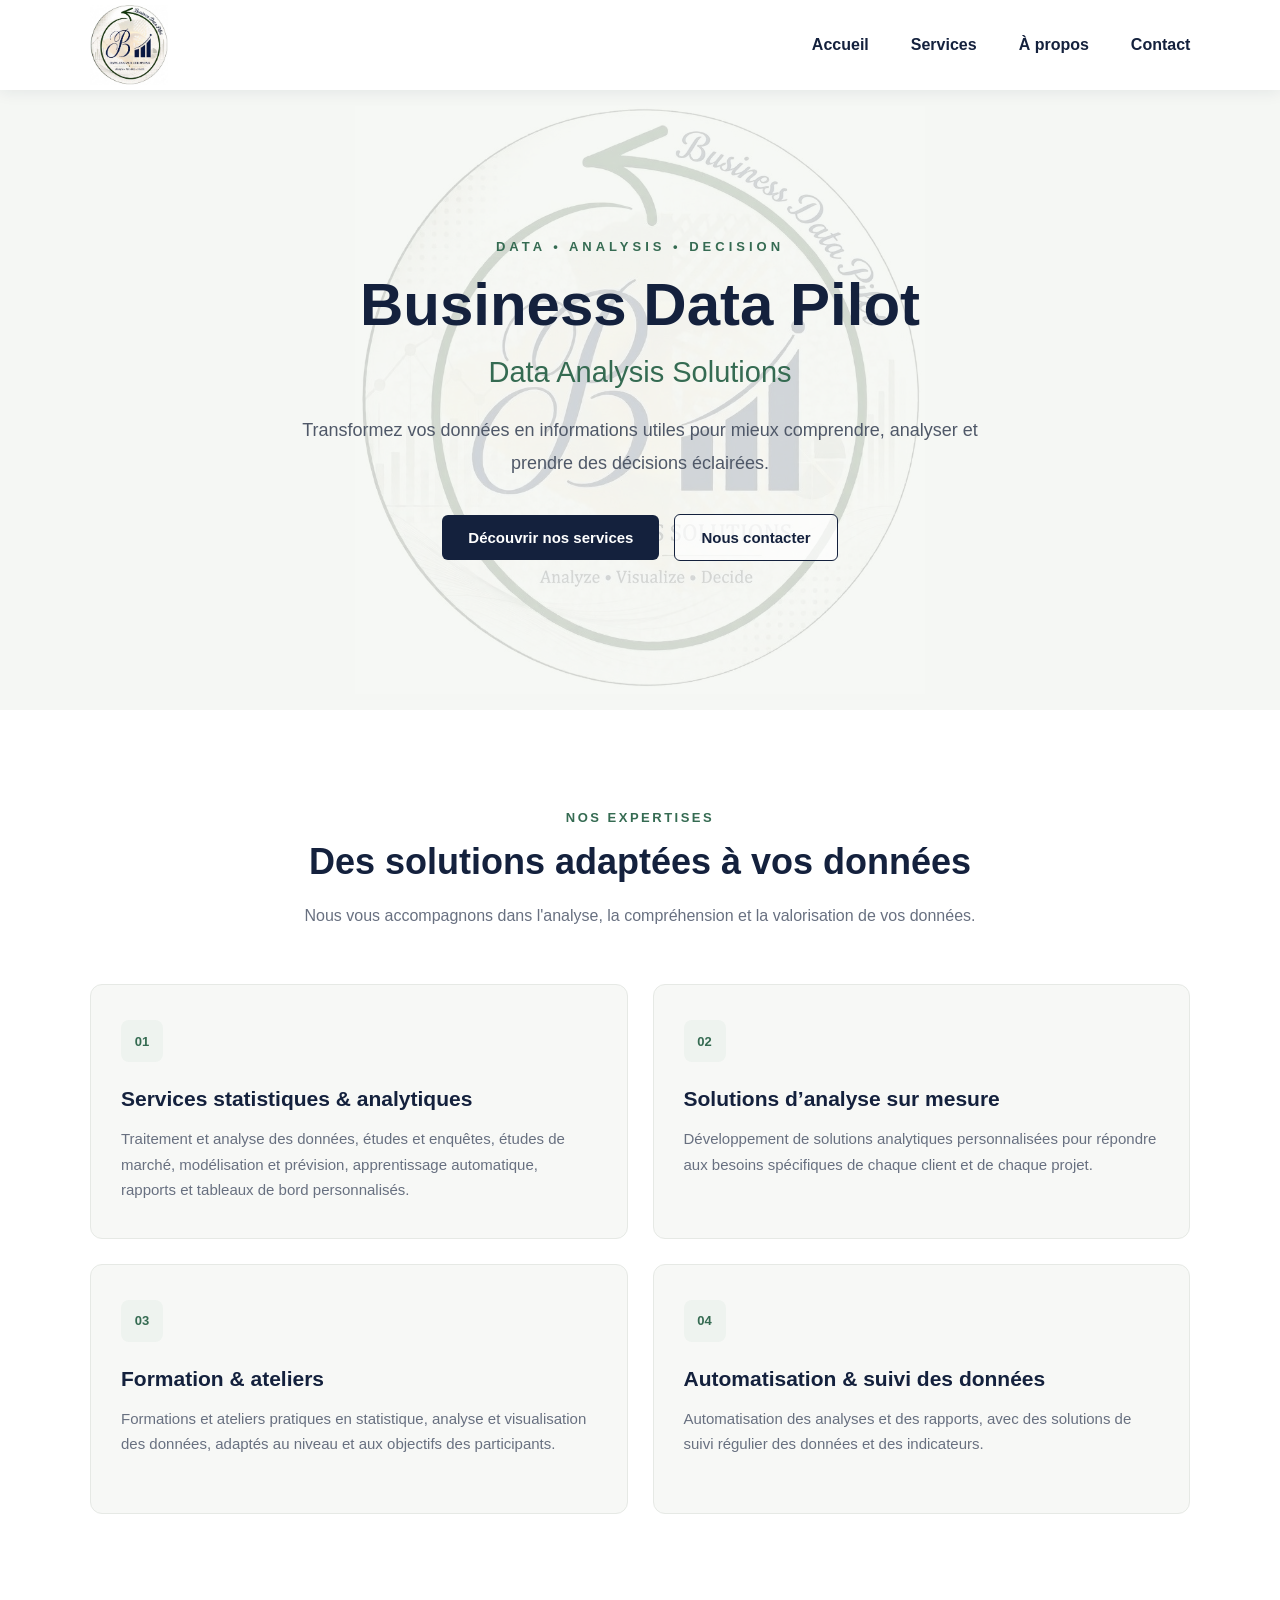
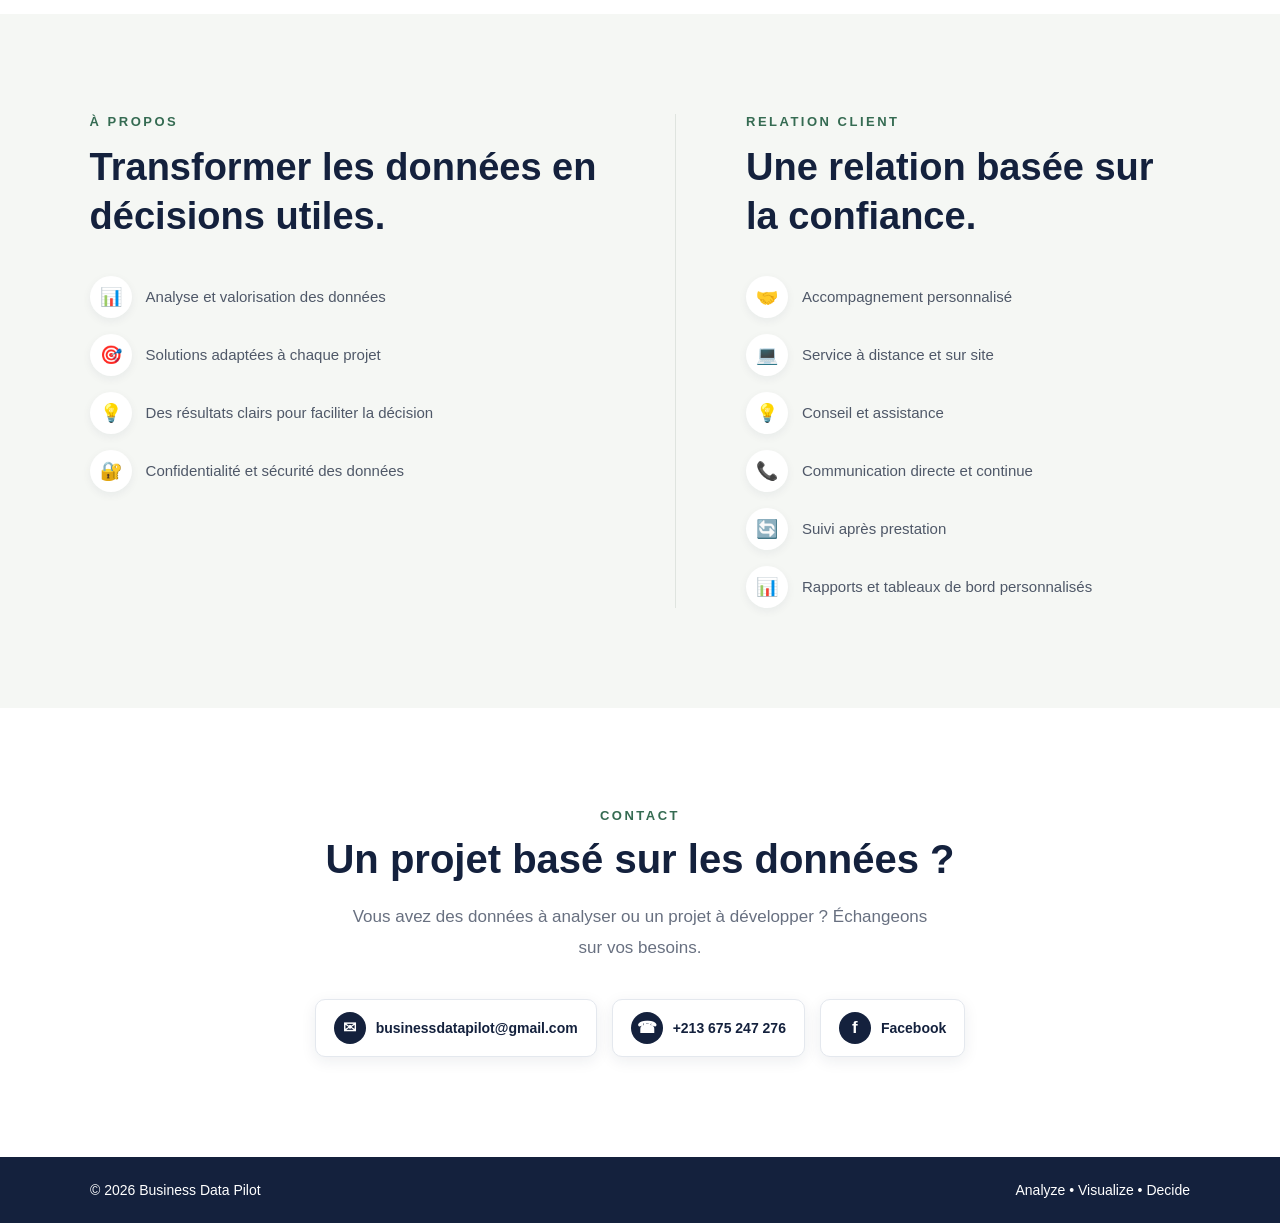
==== index.html @ 374d03bc "Add files via upload" ====
<!DOCTYPE html>
<html lang="fr">

<head>
    <meta charset="UTF-8">
    <meta name="viewport" content="width=device-width, initial-scale=1.0">

    <title>Business Data Pilot</title>

    <link rel="stylesheet" href="style.css">
</head>

<body>

    <!-- ================= HEADER ================= -->

    <header class="header">

        <a href="#accueil" class="logo-link">
            <img src="logo.jpg"
                 alt="Business Data Pilot"
                 class="logo">
        </a>

        <nav class="nav">
            <a href="#accueil">Accueil</a>
            <a href="#services">Services</a>
            <a href="#about">À propos</a>
            <a href="#contact">Contact</a>
        </nav>

    </header>


    <!-- ================= CONTENU PRINCIPAL ================= -->

    <main>


        <!-- ================= ACCUEIL ================= -->

        <section class="hero" id="accueil">

            <div class="hero-background"></div>

            <div class="hero-content">

                <p class="hero-label">
                    DATA • ANALYSIS • DECISION
                </p>

                <h1>
                    Business Data Pilot
                </h1>

                <h2>
                    Data Analysis Solutions
                </h2>

                <p class="hero-description">
                    Transformez vos données en informations utiles
                    pour mieux comprendre, analyser et prendre
                    des décisions éclairées.
                </p>

                <div class="hero-buttons">

                    <a href="#services" class="primary-button">
                        Découvrir nos services
                    </a>

                    <a href="#contact" class="secondary-button">
                        Nous contacter
                    </a>

                </div>

            </div>

        </section>


        <!-- ================= SERVICES ================= -->

        <section class="services" id="services">

            <div class="section-header">

                <p class="section-label">
                    NOS EXPERTISES
                </p>

                <h2>
                    Des solutions adaptées à vos données
                </h2>

                <p>
                    Nous vous accompagnons dans l'analyse,
                    la compréhension et la valorisation de vos données.
                </p>

            </div>


            <div class="cards">


                <!-- SERVICE 01 -->

                <div class="card">

                    <div class="card-number">
                        01
                    </div>

                    <h3>
                        Services statistiques & analytiques
                    </h3>

                    <p>
                        Traitement et analyse des données, études et enquêtes,
                        études de marché, modélisation et prévision,
                        apprentissage automatique, rapports et tableaux
                        de bord personnalisés.
                    </p>

                </div>


                <!-- SERVICE 02 -->

                <div class="card">

                    <div class="card-number">
                        02
                    </div>

                    <h3>
                        Solutions d’analyse sur mesure
                    </h3>

                    <p>
                        Développement de solutions analytiques personnalisées
                        pour répondre aux besoins spécifiques de chaque client
                        et de chaque projet.
                    </p>

                </div>


                <!-- SERVICE 03 -->

                <div class="card">

                    <div class="card-number">
                        03
                    </div>

                    <h3>
                        Formation & ateliers
                    </h3>

                    <p>
                        Formations et ateliers pratiques en statistique,
                        analyse et visualisation des données, adaptés
                        au niveau et aux objectifs des participants.
                    </p>

                </div>


                <!-- SERVICE 04 -->

                <div class="card">

                    <div class="card-number">
                        04
                    </div>

                    <h3>
                        Automatisation & suivi des données
                    </h3>

                    <p>
                        Automatisation des analyses et des rapports,
                        avec des solutions de suivi régulier des données
                        et des indicateurs.
                    </p>

                </div>


            </div>

        </section>


        <!-- ================= À PROPOS + RELATION CLIENT ================= -->

        <section class="about-relations" id="about">


            <!-- ================= À PROPOS ================= -->

            <div class="about-part">

                <p class="section-label">
                    À PROPOS
                </p>

                <h2>
                    Transformer les données
                    en décisions utiles.
                </h2>


                <div class="about-list">


                    <div class="about-item">

                        <span class="about-icon">
                            📊
                        </span>

                        <span>
                            Analyse et valorisation des données
                        </span>

                    </div>


                    <div class="about-item">

                        <span class="about-icon">
                            🎯
                        </span>

                        <span>
                            Solutions adaptées à chaque projet
                        </span>

                    </div>


                    <div class="about-item">

                        <span class="about-icon">
                            💡
                        </span>

                        <span>
                            Des résultats clairs pour faciliter la décision
                        </span>

                    </div>


                    <div class="about-item">

                        <span class="about-icon">
                            🔐
                        </span>

                        <span>
                            Confidentialité et sécurité des données
                        </span>

                    </div>


                </div>

            </div>


            <!-- ================= RELATION CLIENT ================= -->

            <div class="relations-part">

                <p class="section-label">
                    RELATION CLIENT
                </p>

                <h2>
                    Une relation basée
                    sur la confiance.
                </h2>


                <div class="relation-list">


                    <div class="relation-item">

                        <span class="relation-icon">
                            🤝
                        </span>

                        <span>
                            Accompagnement personnalisé
                        </span>

                    </div>


                    <div class="relation-item">

                        <span class="relation-icon">
                            💻
                        </span>

                        <span>
                            Service à distance et sur site
                        </span>

                    </div>


                    <div class="relation-item">

                        <span class="relation-icon">
                            💡
                        </span>

                        <span>
                            Conseil et assistance
                        </span>

                    </div>


                    <div class="relation-item">

                        <span class="relation-icon">
                            📞
                        </span>

                        <span>
                            Communication directe et continue
                        </span>

                    </div>


                    <div class="relation-item">

                        <span class="relation-icon">
                            🔄
                        </span>

                        <span>
                            Suivi après prestation
                        </span>

                    </div>


                    <div class="relation-item">

                        <span class="relation-icon">
                            📊
                        </span>

                        <span>
                            Rapports et tableaux de bord personnalisés
                        </span>

                    </div>


                </div>

            </div>

        </section>


        <!-- ================= CONTACT ================= -->

        <section class="contact" id="contact">

            <div class="contact-box">

                <p class="section-label">
                    CONTACT
                </p>

                <h2>
                    Un projet basé sur les données ?
                </h2>

                <p>
                    Vous avez des données à analyser ou un projet
                    à développer ? Échangeons sur vos besoins.
                </p>


                <div class="contact-links">


                    <!-- EMAIL -->

                    <a href="mailto:businessdatapilot@gmail.com"
                       class="contact-button">

                        <span class="contact-icon">
                            ✉
                        </span>

                        <span>
                            businessdatapilot@gmail.com
                        </span>

                    </a>


                    <!-- TELEPHONE -->

                    <a href="tel:+213675247276"
                       class="contact-button">

                        <span class="contact-icon">
                            ☎
                        </span>

                        <span>
                            +213 675 247 276
                        </span>

                    </a>


                    <!-- FACEBOOK -->

                    <a href="https://www.facebook.com/profile.php?id=61593672455761"
                       target="_blank"
                       rel="noopener noreferrer"
                       class="contact-button">

                        <span class="contact-icon facebook-icon">
                            f
                        </span>

                        <span>
                            Facebook
                        </span>

                    </a>


                </div>

            </div>

        </section>


    </main>


    <!-- ================= FOOTER ================= -->

    <footer>

        <div class="footer-content">

            <p>
                © 2026 Business Data Pilot
            </p>

            <p>
                Analyze • Visualize • Decide
            </p>

        </div>

    </footer>


</body>

</html>
---- style.css ----
/* ==================================================
   GENERAL
================================================== */

* {
    box-sizing: border-box;
    scroll-behavior: smooth;
}

body {
    margin: 0;
    font-family: Arial, sans-serif;
    background-color: #f8f9f7;
    color: #14213d;
}

a {
    text-decoration: none;
}


/* ==================================================
   HEADER
================================================== */

.header {
    height: 90px;
    padding: 10px 7%;

    background-color: rgba(255, 255, 255, 0.97);

    display: flex;
    align-items: center;
    justify-content: space-between;

    box-shadow: 0 2px 15px rgba(20, 33, 61, 0.08);

    position: sticky;
    top: 0;
    z-index: 1000;
}

.logo-link {
    display: flex;
    align-items: center;
}

.logo {
    width: 78px;
    height: auto;
    display: block;
}

.nav {
    display: flex;
    align-items: center;
    gap: 42px;
}

.nav a {
    color: #14213d;
    font-size: 16px;
    font-weight: 600;
    transition: color 0.3s ease;
}

.nav a:hover {
    color: #356b52;
}


/* ==================================================
   HERO / ACCUEIL
================================================== */

.hero {
    min-height: 620px;

    position: relative;
    overflow: hidden;

    display: flex;
    align-items: center;
    justify-content: center;

    text-align: center;

    background-color: #f5f7f4;
}

.hero-background {
    position: absolute;
    inset: 0;

    background-image: url("logo.jpg");
    background-repeat: no-repeat;
    background-position: center;
    background-size: 570px auto;

    opacity: 0.15;

    z-index: 0;
}

.hero-content {
    position: relative;
    z-index: 1;

    width: 90%;
    max-width: 850px;
}

.hero-label {
    margin: 0 0 18px;

    font-size: 13px;
    font-weight: bold;
    letter-spacing: 4px;

    color: #356b52;
}

.hero h1 {
    margin: 0;

    font-size: 60px;
    line-height: 1.1;

    color: #14213d;
}

.hero h2 {
    margin: 18px 0 25px;

    font-size: 29px;
    font-weight: 500;

    color: #356b52;
}

.hero-description {
    max-width: 700px;
    margin: 0 auto 35px;

    font-size: 18px;
    line-height: 1.8;

    color: #4f5868;
}


/* ==================================================
   HERO BUTTONS
================================================== */

.hero-buttons {
    display: flex;
    justify-content: center;
    align-items: center;

    gap: 15px;
    flex-wrap: wrap;
}

.primary-button,
.secondary-button {
    display: inline-block;

    padding: 14px 26px;

    border-radius: 6px;

    font-size: 15px;
    font-weight: bold;

    transition: all 0.3s ease;
}

.primary-button {
    background-color: #14213d;
    color: white;
}

.primary-button:hover {
    background-color: #356b52;
    transform: translateY(-2px);
}

.secondary-button {
    border: 1px solid #14213d;

    color: #14213d;

    background-color: rgba(255, 255, 255, 0.7);
}

.secondary-button:hover {
    background-color: #14213d;
    color: white;
}


/* ==================================================
   SERVICES
================================================== */

.services {
    padding: 100px 7%;

    background-color: white;
}

.section-header {
    max-width: 750px;
    margin: 0 auto 55px;

    text-align: center;
}

.section-label {
    margin: 0 0 14px;

    color: #356b52;

    font-size: 13px;
    font-weight: 700;

    letter-spacing: 2.5px;
}

.section-header h2 {
    margin: 0 0 18px;

    font-size: 36px;
    line-height: 1.25;
}

.section-header > p:last-child {
    margin: 0;

    color: #687080;

    font-size: 16px;
    line-height: 1.7;
}


/* ==================================================
   SERVICE CARDS
================================================== */

.cards {
    max-width: 1100px;
    margin: auto;

    display: grid;
    grid-template-columns: repeat(2, 1fr);

    gap: 25px;
}

.card {
    padding: 35px 30px;
    min-height: 250px;

    background-color: #f7f8f6;

    border: 1px solid #e6e9e5;
    border-radius: 12px;

    position: relative;
    overflow: hidden;

    transition: all 0.3s ease;
}

.card::before {
    content: "";

    position: absolute;
    top: 0;
    left: 0;

    width: 100%;
    height: 3px;

    background-color: #356b52;

    transform: scaleX(0);
    transform-origin: left;

    transition: transform 0.3s ease;
}

.card:hover::before {
    transform: scaleX(1);
}

.card:hover {
    transform: translateY(-7px);

    box-shadow: 0 15px 35px rgba(20, 33, 61, 0.10);

    border-color: #d6ddd7;
}

.card-number {
    width: 42px;
    height: 42px;

    display: flex;
    align-items: center;
    justify-content: center;

    margin-bottom: 25px;

    background-color: #eef3ef;

    border-radius: 8px;

    font-size: 13px;
    font-weight: bold;

    color: #356b52;
}

.card h3 {
    margin: 0 0 15px;

    font-size: 21px;

    color: #14213d;
}

.card p {
    margin: 0;

    color: #687080;

    font-size: 15px;
    line-height: 1.7;
}


/* ==================================================
   À PROPOS + RELATION CLIENT
================================================== */

.about-relations {
    padding: 100px 7%;

    background-color: #f5f7f4;

    display: grid;
    grid-template-columns: 1fr 1fr;

    gap: 70px;

    max-width: 100%;
}

.about-part,
.relations-part {
    max-width: 550px;
}

.about-part {
    justify-self: end;
}

.relations-part {
    justify-self: start;

    padding-left: 70px;

    border-left: 1px solid #dfe4df;
}


/* ==================================================
   TITRES
================================================== */

.about-part h2,
.relations-part h2 {
    margin: 0 0 35px;

    font-size: 38px;
    line-height: 1.3;

    color: #14213d;
}


/* ==================================================
   LISTES
================================================== */

.about-list,
.relation-list {
    display: flex;

    flex-direction: column;

    gap: 16px;
}


/* ==================================================
   ITEMS
================================================== */

.about-item,
.relation-item {
    display: flex;

    align-items: center;

    gap: 14px;

    color: #4f5868;

    font-size: 15px;

    line-height: 1.5;
}


/* ==================================================
   ICONES
================================================== */

.about-icon,
.relation-icon {
    width: 42px;
    height: 42px;

    flex-shrink: 0;

    display: flex;

    align-items: center;
    justify-content: center;

    background-color: white;

    border-radius: 50%;

    font-size: 18px;

    box-shadow: 0 3px 10px rgba(20, 33, 61, 0.06);
}


/* ==================================================
   CONTACT
================================================== */

.contact {
    padding: 100px 7%;

    background-color: white;

    text-align: center;
}

.contact-box {
    max-width: 900px;

    margin: auto;
}

.contact h2 {
    margin: 0 0 20px;

    font-size: 40px;
}

.contact p:not(.section-label) {
    margin: 0 auto 30px;

    max-width: 600px;

    color: #687080;

    font-size: 17px;

    line-height: 1.8;
}


/* ==================================================
   CONTACT BUTTONS
================================================== */

.contact-links {
    display: flex;

    justify-content: center;
    align-items: stretch;

    gap: 15px;

    margin-top: 35px;

    flex-wrap: nowrap;
}

.contact-button {
    display: flex;

    align-items: center;
    justify-content: center;

    gap: 10px;

    min-height: 58px;

    padding: 12px 18px;

    background-color: #ffffff;

    color: #14213d;

    border: 1px solid #e4e8ee;

    border-radius: 10px;

    font-size: 14px;

    font-weight: 600;

    box-shadow: 0 4px 15px rgba(20, 33, 61, 0.08);

    transition: all 0.3s ease;
}

.contact-icon {
    width: 32px;
    height: 32px;

    flex-shrink: 0;

    display: flex;

    align-items: center;
    justify-content: center;

    background-color: #14213d;

    color: white;

    border-radius: 50%;

    font-family: Arial, sans-serif;

    font-size: 16px;

    font-weight: bold;

    line-height: 1;
}

.facebook-icon {
    font-size: 17px;
}

.contact-button:hover {
    transform: translateY(-3px);

    border-color: #356b52;

    box-shadow: 0 8px 20px rgba(20, 33, 61, 0.12);
}

.contact-button:hover .contact-icon {
    background-color: #356b52;
}


/* ==================================================
   FOOTER
================================================== */

footer {
    padding: 25px 7%;

    background-color: #14213d;

    color: white;
}

.footer-content {
    display: flex;

    justify-content: space-between;
    align-items: center;

    max-width: 1100px;

    margin: auto;
}

.footer-content p {
    margin: 0;

    font-size: 14px;
}


/* ==================================================
   RESPONSIVE - TABLET
================================================== */

@media (max-width: 900px) {

    .nav {
        gap: 22px;
    }

    .hero h1 {
        font-size: 48px;
    }


    /* SERVICES */

    .cards {
        grid-template-columns: 1fr;

        max-width: 500px;
    }


    /* À PROPOS + RELATION */

    .about-relations {
        grid-template-columns: 1fr;

        gap: 60px;
    }

    .about-part,
    .relations-part {
        max-width: 100%;

        justify-self: center;

        width: 100%;
    }

    .relations-part {
        padding-left: 0;

        padding-top: 50px;

        border-left: none;

        border-top: 1px solid #dfe4df;
    }


    /* CONTACT */

    .contact-links {
        flex-wrap: wrap;
    }

}


/* ==================================================
   RESPONSIVE - MOBILE
================================================== */

@media (max-width: 700px) {

    .header {
        height: auto;

        padding: 12px 5%;

        flex-direction: column;

        gap: 12px;
    }

    .logo {
        width: 68px;
    }

    .nav {
        gap: 15px;

        flex-wrap: wrap;

        justify-content: center;
    }

    .nav a {
        font-size: 13px;
    }


    /* HERO */

    .hero {
        min-height: 570px;

        padding: 50px 6%;
    }

    .hero-background {
        background-size: 350px auto;

        opacity: 0.12;
    }

    .hero h1 {
        font-size: 38px;
    }

    .hero h2 {
        font-size: 22px;
    }

    .hero-description {
        font-size: 16px;
    }

    .hero-buttons {
        flex-direction: column;
    }

    .primary-button,
    .secondary-button {
        width: 220px;
    }


    /* SECTIONS */

    .services,
    .about-relations,
    .contact {
        padding: 70px 6%;
    }

    .section-header h2 {
        font-size: 29px;
    }


    /* À PROPOS + RELATION */

    .about-part h2,
    .relations-part h2 {
        font-size: 31px;
    }

    .about-item,
    .relation-item {
        font-size: 14px;
    }


    /* CONTACT */

    .contact h2 {
        font-size: 31px;
    }

    .contact-links {
        flex-direction: column;

        align-items: center;

        gap: 12px;

        flex-wrap: wrap;
    }

    .contact-button {
        width: 100%;

        max-width: 330px;
    }


    /* FOOTER */

    .footer-content {
        flex-direction: column;

        gap: 10px;

        text-align: center;
    }
/* ==================================================
   FINAL HEADER & HERO IMPROVEMENTS
================================================== */

/* HEADER */
.header {
    transition: box-shadow 0.3s ease;
}

.nav a {
    position: relative;
}

.nav a::after {
    content: "";

    position: absolute;
    left: 0;
    bottom: -7px;

    width: 0;
    height: 2px;

    background-color: #356b52;

    transition: width 0.3s ease;
}

.nav a:hover::after {
    width: 100%;
}


/* HERO */
.hero-content {
    animation: heroFade 0.8s ease-out;
}

@keyframes heroFade {
    from {
        opacity: 0;
        transform: translateY(15px);
    }

    to {
        opacity: 1;
        transform: translateY(0);
    }
}


/* TABLET */
@media (max-width: 900px) {

    .header {
        padding-left: 5%;
        padding-right: 5%;
    }

    .nav {
        gap: 20px;
    }

}


/* MOBILE */
@media (max-width: 700px) {

    .header {
        padding-top: 10px;
        padding-bottom: 14px;
    }

    .nav {
        width: 100%;
        gap: 12px 18px;
    }

    .nav a {
        font-size: 13px;
    }

    .nav a::after {
        bottom: -4px;
    }

    .hero-content {
        width: 94%;
    }

    .hero-label {
        font-size: 11px;
        letter-spacing: 2.5px;
    }

    .hero h1 {
        line-height: 1.15;
    }

    .hero-description {
        line-height: 1.7;
    }


}
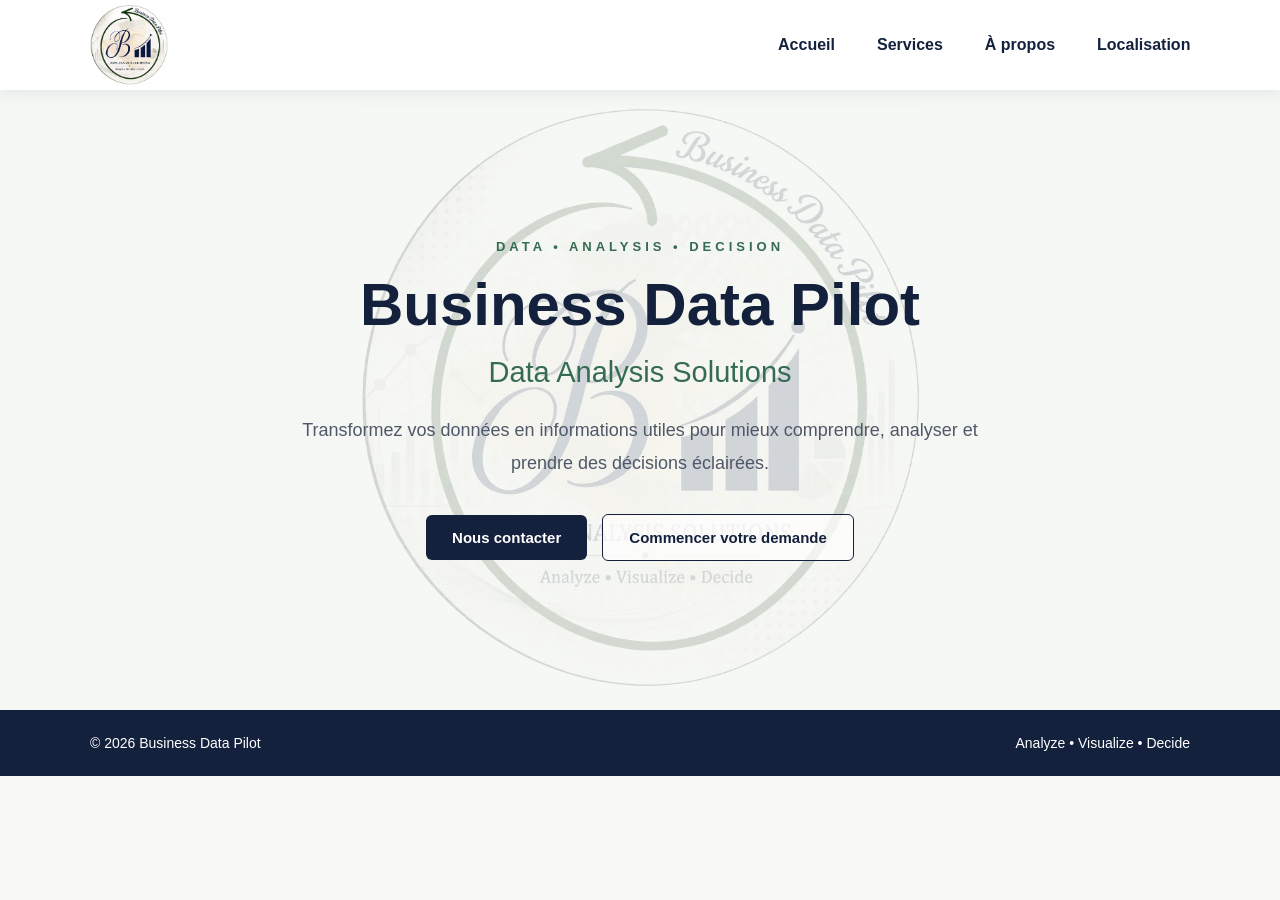
==== commit 060afa02: "Add files via upload" ====
--- a/index.html
+++ b/index.html
@@ -1,4 +1,3 @@
-
 <!DOCTYPE html>
 <html lang="fr">
 
@@ -13,50 +12,80 @@
 
 <body>
 
-    <!-- ================= HEADER ================= -->
+    <!-- ==================================================
+         HEADER
+    ================================================== -->
 
     <header class="header">
 
-        <a href="#accueil" class="logo-link">
-            <img src="logo.jpg"
-                 alt="Business Data Pilot"
-                 class="logo">
+        <!-- LOGO -->
+        <a href="index.html" class="logo-link">
+            <img
+                src="logo.jpg"
+                alt="Business Data Pilot"
+                class="logo"
+            >
         </a>
 
+
+        <!-- MENU -->
         <nav class="nav">
-            <a href="#accueil">Accueil</a>
-            <a href="#services">Services</a>
-            <a href="#about">À propos</a>
-            <a href="#contact">Contact</a>
+
+            <a href="index.html">
+                Accueil
+            </a>
+
+            <a href="services.html">
+                Services
+            </a>
+
+            <a href="about.html">
+                À propos
+            </a>
+
+            <a href="localisation.html">
+                Localisation
+            </a>
+
         </nav>
 
     </header>
 
 
-    <!-- ================= CONTENU PRINCIPAL ================= -->
+
+    <!-- ==================================================
+         MAIN
+    ================================================== -->
 
     <main>
 
+        <!-- ==================================================
+             HERO / PAGE D'ACCUEIL
+        ================================================== -->
 
-        <!-- ================= ACCUEIL ================= -->
+        <section class="hero">
 
-        <section class="hero" id="accueil">
-
+            <!-- Logo en arrière-plan -->
             <div class="hero-background"></div>
 
+
+            <!-- Contenu principal -->
             <div class="hero-content">
 
                 <p class="hero-label">
                     DATA • ANALYSIS • DECISION
                 </p>
 
+
                 <h1>
                     Business Data Pilot
                 </h1>
 
+
                 <h2>
                     Data Analysis Solutions
                 </h2>
+
 
                 <p class="hero-description">
                     Transformez vos données en informations utiles
@@ -64,14 +93,28 @@
                     des décisions éclairées.
                 </p>
 
+
+                <!-- ==================================================
+                     LES DEUX BOUTONS PRINCIPAUX
+                ================================================== -->
+
                 <div class="hero-buttons">
 
-                    <a href="#services" class="primary-button">
-                        Découvrir nos services
+                    <!-- CONTACT -->
+                    <a
+                        href="contact.html"
+                        class="primary-button"
+                    >
+                        Nous contacter
                     </a>
 
-                    <a href="#contact" class="secondary-button">
-                        Nous contacter
+
+                    <!-- DEMANDE DE SERVICE -->
+                    <a
+                        href="demande.html"
+                        class="secondary-button"
+                    >
+                        Commencer votre demande
                     </a>
 
                 </div>
@@ -80,387 +123,13 @@
 
         </section>
 
-
-        <!-- ================= SERVICES ================= -->
-
-        <section class="services" id="services">
-
-            <div class="section-header">
-
-                <p class="section-label">
-                    NOS EXPERTISES
-                </p>
-
-                <h2>
-                    Des solutions adaptées à vos données
-                </h2>
-
-                <p>
-                    Nous vous accompagnons dans l'analyse,
-                    la compréhension et la valorisation de vos données.
-                </p>
-
-            </div>
-
-
-            <div class="cards">
-
-
-                <!-- SERVICE 01 -->
-
-                <div class="card">
-
-                    <div class="card-number">
-                        01
-                    </div>
-
-                    <h3>
-                        Services statistiques & analytiques
-                    </h3>
-
-                    <p>
-                        Traitement et analyse des données, études et enquêtes,
-                        études de marché, modélisation et prévision,
-                        apprentissage automatique, rapports et tableaux
-                        de bord personnalisés.
-                    </p>
-
-                </div>
-
-
-                <!-- SERVICE 02 -->
-
-                <div class="card">
-
-                    <div class="card-number">
-                        02
-                    </div>
-
-                    <h3>
-                        Solutions d’analyse sur mesure
-                    </h3>
-
-                    <p>
-                        Développement de solutions analytiques personnalisées
-                        pour répondre aux besoins spécifiques de chaque client
-                        et de chaque projet.
-                    </p>
-
-                </div>
-
-
-                <!-- SERVICE 03 -->
-
-                <div class="card">
-
-                    <div class="card-number">
-                        03
-                    </div>
-
-                    <h3>
-                        Formation & ateliers
-                    </h3>
-
-                    <p>
-                        Formations et ateliers pratiques en statistique,
-                        analyse et visualisation des données, adaptés
-                        au niveau et aux objectifs des participants.
-                    </p>
-
-                </div>
-
-
-                <!-- SERVICE 04 -->
-
-                <div class="card">
-
-                    <div class="card-number">
-                        04
-                    </div>
-
-                    <h3>
-                        Automatisation & suivi des données
-                    </h3>
-
-                    <p>
-                        Automatisation des analyses et des rapports,
-                        avec des solutions de suivi régulier des données
-                        et des indicateurs.
-                    </p>
-
-                </div>
-
-
-            </div>
-
-        </section>
-
-
-        <!-- ================= À PROPOS + RELATION CLIENT ================= -->
-
-        <section class="about-relations" id="about">
-
-
-            <!-- ================= À PROPOS ================= -->
-
-            <div class="about-part">
-
-                <p class="section-label">
-                    À PROPOS
-                </p>
-
-                <h2>
-                    Transformer les données
-                    en décisions utiles.
-                </h2>
-
-
-                <div class="about-list">
-
-
-                    <div class="about-item">
-
-                        <span class="about-icon">
-                            📊
-                        </span>
-
-                        <span>
-                            Analyse et valorisation des données
-                        </span>
-
-                    </div>
-
-
-                    <div class="about-item">
-
-                        <span class="about-icon">
-                            🎯
-                        </span>
-
-                        <span>
-                            Solutions adaptées à chaque projet
-                        </span>
-
-                    </div>
-
-
-                    <div class="about-item">
-
-                        <span class="about-icon">
-                            💡
-                        </span>
-
-                        <span>
-                            Des résultats clairs pour faciliter la décision
-                        </span>
-
-                    </div>
-
-
-                    <div class="about-item">
-
-                        <span class="about-icon">
-                            🔐
-                        </span>
-
-                        <span>
-                            Confidentialité et sécurité des données
-                        </span>
-
-                    </div>
-
-
-                </div>
-
-            </div>
-
-
-            <!-- ================= RELATION CLIENT ================= -->
-
-            <div class="relations-part">
-
-                <p class="section-label">
-                    RELATION CLIENT
-                </p>
-
-                <h2>
-                    Une relation basée
-                    sur la confiance.
-                </h2>
-
-
-                <div class="relation-list">
-
-
-                    <div class="relation-item">
-
-                        <span class="relation-icon">
-                            🤝
-                        </span>
-
-                        <span>
-                            Accompagnement personnalisé
-                        </span>
-
-                    </div>
-
-
-                    <div class="relation-item">
-
-                        <span class="relation-icon">
-                            💻
-                        </span>
-
-                        <span>
-                            Service à distance et sur site
-                        </span>
-
-                    </div>
-
-
-                    <div class="relation-item">
-
-                        <span class="relation-icon">
-                            💡
-                        </span>
-
-                        <span>
-                            Conseil et assistance
-                        </span>
-
-                    </div>
-
-
-                    <div class="relation-item">
-
-                        <span class="relation-icon">
-                            📞
-                        </span>
-
-                        <span>
-                            Communication directe et continue
-                        </span>
-
-                    </div>
-
-
-                    <div class="relation-item">
-
-                        <span class="relation-icon">
-                            🔄
-                        </span>
-
-                        <span>
-                            Suivi après prestation
-                        </span>
-
-                    </div>
-
-
-                    <div class="relation-item">
-
-                        <span class="relation-icon">
-                            📊
-                        </span>
-
-                        <span>
-                            Rapports et tableaux de bord personnalisés
-                        </span>
-
-                    </div>
-
-
-                </div>
-
-            </div>
-
-        </section>
-
-
-        <!-- ================= CONTACT ================= -->
-
-        <section class="contact" id="contact">
-
-            <div class="contact-box">
-
-                <p class="section-label">
-                    CONTACT
-                </p>
-
-                <h2>
-                    Un projet basé sur les données ?
-                </h2>
-
-                <p>
-                    Vous avez des données à analyser ou un projet
-                    à développer ? Échangeons sur vos besoins.
-                </p>
-
-
-                <div class="contact-links">
-
-
-                    <!-- EMAIL -->
-
-                    <a href="mailto:businessdatapilot@gmail.com"
-                       class="contact-button">
-
-                        <span class="contact-icon">
-                            ✉
-                        </span>
-
-                        <span>
-                            businessdatapilot@gmail.com
-                        </span>
-
-                    </a>
-
-
-                    <!-- TELEPHONE -->
-
-                    <a href="tel:+213675247276"
-                       class="contact-button">
-
-                        <span class="contact-icon">
-                            ☎
-                        </span>
-
-                        <span>
-                            +213 675 247 276
-                        </span>
-
-                    </a>
-
-
-                    <!-- FACEBOOK -->
-
-                    <a href="https://www.facebook.com/profile.php?id=61593672455761"
-                       target="_blank"
-                       rel="noopener noreferrer"
-                       class="contact-button">
-
-                        <span class="contact-icon facebook-icon">
-                            f
-                        </span>
-
-                        <span>
-                            Facebook
-                        </span>
-
-                    </a>
-
-
-                </div>
-
-            </div>
-
-        </section>
-
-
     </main>
 
 
-    <!-- ================= FOOTER ================= -->
+
+    <!-- ==================================================
+         FOOTER
+    ================================================== -->
 
     <footer>
 
@@ -481,4 +150,4 @@
 
 </body>
 
-</html>
+</html>
--- a/style.css
+++ b/style.css
@@ -796,45 +796,635 @@
 
         text-align: center;
     }
-/* ==================================================
-   FINAL HEADER & HERO IMPROVEMENTS
-================================================== */
-
-/* HEADER */
-.header {
-    transition: box-shadow 0.3s ease;
-}
-
-.nav a {
+
+
+    /* FINAL HEADER & HERO IMPROVEMENTS */
+
+    .header {
+        padding-top: 10px;
+        padding-bottom: 14px;
+    }
+
+    .nav {
+        width: 100%;
+        gap: 12px 18px;
+    }
+
+    .nav a {
+        font-size: 13px;
+    }
+
+    .nav a::after {
+        bottom: -4px;
+    }
+
+    .hero-content {
+        width: 94%;
+    }
+
+    .hero-label {
+        font-size: 11px;
+        letter-spacing: 2.5px;
+    }
+
+    .hero h1 {
+        line-height: 1.15;
+    }
+
+    .hero-description {
+        line-height: 1.7;
+    }
+
+}
+/* ==================================================
+   PAGE SERVICES
+================================================== */
+
+.services {
+    max-width: 1100px;
+    margin: auto;
+    padding: 80px 7%;
+}
+
+
+/* EN-TÊTE */
+
+.section-header {
+    text-align: center;
+    max-width: 800px;
+    margin: 0 auto 55px;
+}
+
+.section-label {
+    margin: 0 0 15px;
+    font-size: 13px;
+    font-weight: bold;
+    letter-spacing: 3px;
+    color: #356b52;
+}
+
+.section-header h1 {
+    margin: 0 0 20px;
+    font-size: 42px;
+    line-height: 1.2;
+    color: #14213d;
+}
+
+.section-header > p {
+    margin: 0 auto;
+    max-width: 700px;
+    color: #4f5868;
+    font-size: 17px;
+    line-height: 1.8;
+}
+
+
+/* CARTES */
+
+.cards {
+    display: grid;
+    grid-template-columns: repeat(3, 1fr);
+    gap: 25px;
+}
+
+.card {
     position: relative;
-}
-
-.nav a::after {
-    content: "";
-
-    position: absolute;
-    left: 0;
-    bottom: -7px;
-
-    width: 0;
-    height: 2px;
-
-    background-color: #356b52;
-
-    transition: width 0.3s ease;
-}
-
-.nav a:hover::after {
+    padding: 30px;
+    min-height: 260px;
+    background-color: white;
+    border: 1px solid #eef0ed;
+    border-radius: 10px;
+    box-shadow: 0 5px 25px rgba(20, 33, 61, 0.06);
+    transition: all 0.3s ease;
+}
+
+.card:hover {
+    transform: translateY(-5px);
+    box-shadow: 0 10px 30px rgba(20, 33, 61, 0.11);
+}
+
+.card-number {
+    margin-bottom: 20px;
+    color: #356b52;
+    font-size: 14px;
+    font-weight: bold;
+    letter-spacing: 2px;
+}
+
+.card h3 {
+    margin: 0 0 15px;
+    color: #14213d;
+    font-size: 21px;
+    line-height: 1.35;
+}
+
+.card p {
+    margin: 0;
+    color: #4f5868;
+    font-size: 14px;
+    line-height: 1.8;
+}
+
+
+/* MOBILE */
+
+@media (max-width: 900px) {
+
+    .cards {
+        grid-template-columns: repeat(2, 1fr);
+    }
+
+}
+
+@media (max-width: 700px) {
+
+    .services {
+        padding: 55px 5%;
+    }
+
+    .section-header h1 {
+        font-size: 32px;
+    }
+
+    .section-header > p {
+        font-size: 15px;
+    }
+
+    .cards {
+        grid-template-columns: 1fr;
+    }
+
+    .card {
+        min-height: auto;
+    }
+
+}
+.location-map-button {
+    margin-top: 25px;
+}
+
+.location-map-button .primary-button {
+    display: inline-block;
+}
+```css
+/* ==================================================
+   PAGE DEMANDE
+================================================== */
+
+.request-page {
+    max-width: 1050px;
+    margin: 0 auto;
+    padding: 80px 5%;
+}
+
+
+/* ==================================================
+   FORMULAIRE
+================================================== */
+
+.request-form {
     width: 100%;
-}
-
-
-/* HERO */
-.hero-content {
-    animation: heroFade 0.8s ease-out;
-}
-
-@keyframes heroFade {
+    margin: 50px auto 0;
+}
+
+
+/* ==================================================
+   SECTIONS
+================================================== */
+
+.form-section {
+    width: 100%;
+    margin-bottom: 35px;
+    padding: 38px 42px;
+    background-color: #ffffff;
+    border: 1px solid #e8ece8;
+    border-radius: 14px;
+    box-shadow: 0 5px 25px rgba(20, 33, 61, 0.05);
+
+    animation: sectionAppear 0.7s ease both;
+    transition: transform 0.3s ease, box-shadow 0.3s ease;
+}
+
+.form-section:hover {
+    transform: translateY(-2px);
+    box-shadow: 0 10px 30px rgba(20, 33, 61, 0.08);
+}
+
+
+/* ==================================================
+   TITRE DE CHAQUE SECTION
+================================================== */
+
+.form-section-title {
+    display: flex;
+    align-items: flex-start;
+    gap: 20px;
+
+    margin-bottom: 35px;
+    padding-bottom: 20px;
+
+    border-bottom: 1px solid #eef0ed;
+}
+
+.form-number {
+    flex-shrink: 0;
+
+    width: 42px;
+    height: 42px;
+
+    display: flex;
+    align-items: center;
+    justify-content: center;
+
+    border-radius: 50%;
+
+    background-color: #14213d;
+    color: #ffffff;
+
+    font-size: 14px;
+    font-weight: bold;
+}
+
+.form-section-title h2 {
+    margin: 0 0 8px;
+
+    color: #14213d;
+    font-size: 25px;
+    line-height: 1.3;
+}
+
+.form-description {
+    margin: 0;
+
+    color: #6a7280;
+    font-size: 14px;
+    line-height: 1.7;
+}
+
+
+/* ==================================================
+   GROUPES
+================================================== */
+
+.form-group {
+    width: 100%;
+    margin-bottom: 28px;
+}
+
+.form-group:last-child {
+    margin-bottom: 0;
+}
+
+.form-group > label {
+    display: block;
+
+    margin-bottom: 10px;
+
+    color: #14213d;
+
+    font-size: 15px;
+    font-weight: 600;
+}
+
+
+/* ==================================================
+   CHAMPS
+================================================== */
+
+.form-group input[type="text"],
+.form-group input[type="email"],
+.form-group input[type="tel"],
+.form-group input[type="date"],
+.form-group input[type="file"],
+.form-group textarea {
+
+    width: 100%;
+
+    padding: 14px 16px;
+
+    border: 1px solid #dfe4df;
+    border-radius: 7px;
+
+    background-color: #fbfcfb;
+
+    color: #14213d;
+
+    font-family: Arial, sans-serif;
+    font-size: 14px;
+
+    outline: none;
+
+    transition:
+        border-color 0.3s ease,
+        box-shadow 0.3s ease,
+        background-color 0.3s ease;
+}
+
+.form-group textarea {
+    resize: vertical;
+    min-height: 140px;
+    line-height: 1.7;
+}
+
+.form-group input::placeholder,
+.form-group textarea::placeholder {
+    color: #9aa1aa;
+}
+
+.form-group input:focus,
+.form-group textarea:focus {
+
+    border-color: #356b52;
+
+    background-color: #ffffff;
+
+    box-shadow:
+        0 0 0 3px rgba(53, 107, 82, 0.08);
+}
+
+
+/* ==================================================
+   DEUX COLONNES
+================================================== */
+
+.form-row {
+    display: grid;
+
+    grid-template-columns: repeat(2, minmax(0, 1fr));
+
+    gap: 25px;
+
+    width: 100%;
+
+    margin-bottom: 28px;
+}
+
+.form-row .form-group {
+    margin-bottom: 0;
+}
+
+
+/* ==================================================
+   OPTIONS
+================================================== */
+
+.checkbox-grid {
+
+    display: grid;
+
+    grid-template-columns: repeat(2, minmax(0, 1fr));
+
+    gap: 12px;
+
+    width: 100%;
+}
+
+.checkbox-grid.three-columns {
+    grid-template-columns: repeat(3, minmax(0, 1fr));
+}
+
+
+.option {
+
+    display: flex;
+    align-items: center;
+
+    min-height: 52px;
+
+    padding: 13px 15px;
+
+    border: 1px solid #e5e9e5;
+    border-radius: 8px;
+
+    background-color: #fafbfa;
+
+    color: #414a58;
+
+    font-size: 14px;
+
+    cursor: pointer;
+
+    transition:
+        background-color 0.25s ease,
+        border-color 0.25s ease,
+        transform 0.25s ease;
+}
+
+.option:hover {
+
+    background-color: #f3f7f4;
+
+    border-color: #b9cbbb;
+
+    transform: translateY(-2px);
+}
+
+.option input {
+
+    margin-right: 10px;
+
+    accent-color: #356b52;
+
+    cursor: pointer;
+}
+
+
+/* ==================================================
+   NOTE
+================================================== */
+
+.info-note {
+
+    margin-top: 25px;
+
+    padding: 18px 20px;
+
+    border-left: 4px solid #356b52;
+
+    border-radius: 6px;
+
+    background-color: #f4f7f4;
+
+    color: #4f5868;
+
+    font-size: 14px;
+
+    line-height: 1.8;
+}
+
+.info-note strong {
+    color: #14213d;
+}
+
+
+/* ==================================================
+   CONFIDENTIALITÉ
+================================================== */
+
+.confidentiality-section {
+
+    background-color: #f8faf8;
+}
+
+.confidentiality-section > p {
+
+    margin: 0 0 15px;
+
+    color: #4f5868;
+
+    font-size: 14px;
+
+    line-height: 1.8;
+}
+
+.confidentiality-section > p strong {
+    color: #14213d;
+}
+
+
+.confidentiality-values {
+
+    display: grid;
+
+    grid-template-columns: repeat(3, 1fr);
+
+    gap: 12px;
+
+    margin: 25px 0;
+}
+
+.confidentiality-values span {
+
+    padding: 13px;
+
+    border-radius: 7px;
+
+    background-color: #ffffff;
+
+    border: 1px solid #e5e9e5;
+
+    text-align: center;
+
+    color: #414a58;
+
+    font-size: 13px;
+}
+
+
+.accept-option {
+
+    display: flex;
+    align-items: center;
+
+    gap: 10px;
+
+    margin-top: 20px;
+
+    color: #14213d;
+
+    font-size: 14px;
+
+    cursor: pointer;
+}
+
+.accept-option input {
+    accent-color: #356b52;
+}
+
+
+/* ==================================================
+   TARIFICATION
+================================================== */
+
+.pricing-section {
+    background-color: #f8faf8;
+}
+
+.pricing-note {
+
+    padding: 22px 25px;
+
+    background-color: #ffffff;
+
+    border: 1px solid #e1e7e1;
+
+    border-radius: 9px;
+
+    color: #4f5868;
+
+    font-size: 14px;
+
+    line-height: 1.8;
+}
+
+.pricing-note p {
+    margin: 0 0 12px;
+}
+
+.pricing-note p:last-child {
+    margin-bottom: 0;
+}
+
+.pricing-note strong {
+    color: #14213d;
+}
+
+
+/* ==================================================
+   BOUTON ENVOI
+================================================== */
+
+.form-submit {
+
+    text-align: center;
+
+    padding: 25px 0 10px;
+}
+
+.form-submit .primary-button {
+
+    border: none;
+
+    padding: 15px 35px;
+
+    cursor: pointer;
+
+    font-family: Arial, sans-serif;
+
+    transition:
+        background-color 0.3s ease,
+        transform 0.3s ease,
+        box-shadow 0.3s ease;
+}
+
+.form-submit .primary-button:hover {
+
+    transform: translateY(-3px);
+
+    box-shadow:
+        0 8px 20px rgba(20, 33, 61, 0.15);
+}
+
+.form-submit p {
+
+    max-width: 650px;
+
+    margin: 18px auto 0;
+
+    color: #7a828d;
+
+    font-size: 13px;
+
+    line-height: 1.7;
+}
+
+
+/* ==================================================
+   ANIMATION
+================================================== */
+
+@keyframes sectionAppear {
+
     from {
         opacity: 0;
         transform: translateY(15px);
@@ -844,61 +1434,352 @@
         opacity: 1;
         transform: translateY(0);
     }
-}
-
-
-/* TABLET */
+
+}
+
+
+/* ==================================================
+   RESPONSIVE
+================================================== */
+
+@media (max-width: 800px) {
+
+    .request-page {
+        padding: 60px 5%;
+    }
+
+    .form-section {
+        padding: 30px 25px;
+    }
+
+    .form-row {
+        grid-template-columns: 1fr;
+        gap: 0;
+    }
+
+    .form-row .form-group {
+        margin-bottom: 28px;
+    }
+
+    .checkbox-grid,
+    .checkbox-grid.three-columns {
+        grid-template-columns: 1fr;
+    }
+
+    .confidentiality-values {
+        grid-template-columns: 1fr;
+    }
+
+}
+
+
+@media (max-width: 600px) {
+
+    .request-page {
+        padding: 45px 4%;
+    }
+
+    .request-form {
+        margin-top: 35px;
+    }
+
+    .form-section {
+        padding: 25px 18px;
+        margin-bottom: 25px;
+    }
+
+    .form-section-title {
+        gap: 13px;
+        margin-bottom: 25px;
+    }
+
+    .form-number {
+        width: 36px;
+        height: 36px;
+        font-size: 12px;
+    }
+
+    .form-section-title h2 {
+        font-size: 21px;
+    }
+
+    .form-description {
+        font-size: 13px;
+    }
+
+    .option {
+        min-height: 48px;
+        font-size: 13px;
+    }
+
+}
+```css
+/* ==================================================
+   PAGE CONTACT
+================================================== */
+
+.contact-page {
+    max-width: 1100px;
+    margin: 0 auto;
+    padding: 80px 7%;
+}
+
+
+/* ==================================================
+   CONTACT CARDS
+================================================== */
+
+.contact-options {
+    display: grid;
+    grid-template-columns: repeat(3, 1fr);
+    gap: 25px;
+
+    margin-top: 55px;
+}
+
+
+.contact-card {
+    display: flex;
+    flex-direction: column;
+    align-items: center;
+
+    min-height: 280px;
+
+    padding: 35px 25px;
+
+    background-color: #ffffff;
+
+    border: 1px solid #e7ebe7;
+    border-radius: 14px;
+
+    text-align: center;
+
+    box-shadow: 0 5px 25px rgba(20, 33, 61, 0.06);
+
+    transition:
+        transform 0.3s ease,
+        box-shadow 0.3s ease,
+        border-color 0.3s ease;
+}
+
+
+.contact-card:hover {
+    transform: translateY(-7px);
+
+    border-color: #cbd8ce;
+
+    box-shadow:
+        0 12px 35px rgba(20, 33, 61, 0.11);
+}
+
+
+/* ==================================================
+   ICONES
+================================================== */
+
+.contact-icon {
+    width: 65px;
+    height: 65px;
+
+    display: flex;
+    align-items: center;
+    justify-content: center;
+
+    margin-bottom: 25px;
+
+    border-radius: 50%;
+
+    background-color: #eef4ef;
+
+    color: #356b52;
+
+    font-size: 28px;
+    font-weight: bold;
+
+    transition:
+        transform 0.3s ease,
+        background-color 0.3s ease;
+}
+
+
+.contact-card:hover .contact-icon {
+    transform: scale(1.08);
+    background-color: #e2ede5;
+}
+
+
+.facebook-icon {
+    font-family: Arial, sans-serif;
+    font-size: 30px;
+}
+
+
+/* ==================================================
+   CONTENU
+================================================== */
+
+.contact-card-content {
+    display: flex;
+    flex-direction: column;
+    align-items: center;
+
+    width: 100%;
+}
+
+
+.contact-card h2 {
+    margin: 0 0 12px;
+
+    color: #14213d;
+
+    font-size: 21px;
+}
+
+
+.contact-card p {
+    min-height: 25px;
+
+    margin: 0 0 20px;
+
+    color: #596273;
+
+    font-size: 14px;
+    line-height: 1.6;
+
+    word-break: break-word;
+}
+
+
+.contact-card span {
+    margin-top: auto;
+
+    color: #356b52;
+
+    font-size: 14px;
+    font-weight: 600;
+
+    transition: transform 0.3s ease;
+}
+
+
+.contact-card:hover span {
+    transform: translateX(4px);
+}
+
+
+/* ==================================================
+   PROJET / DEMANDE
+================================================== */
+
+.contact-request {
+
+    max-width: 800px;
+
+    margin: 65px auto 0;
+
+    padding: 40px;
+
+    background-color: #f5f8f5;
+
+    border: 1px solid #e3e9e3;
+
+    border-radius: 14px;
+
+    text-align: center;
+
+    animation: contactAppear 0.7s ease both;
+}
+
+
+.contact-request h2 {
+    margin: 0 0 12px;
+
+    color: #14213d;
+
+    font-size: 27px;
+}
+
+
+.contact-request p {
+    max-width: 600px;
+
+    margin: 0 auto 25px;
+
+    color: #596273;
+
+    font-size: 15px;
+
+    line-height: 1.8;
+}
+
+
+.contact-request .primary-button {
+    display: inline-block;
+}
+
+
+/* ==================================================
+   ANIMATION
+================================================== */
+
+@keyframes contactAppear {
+
+    from {
+        opacity: 0;
+        transform: translateY(15px);
+    }
+
+    to {
+        opacity: 1;
+        transform: translateY(0);
+    }
+
+}
+
+
+/* ==================================================
+   RESPONSIVE
+================================================== */
+
 @media (max-width: 900px) {
 
-    .header {
-        padding-left: 5%;
-        padding-right: 5%;
-    }
-
-    .nav {
-        gap: 20px;
-    }
-
-}
-
-
-/* MOBILE */
-@media (max-width: 700px) {
-
-    .header {
-        padding-top: 10px;
-        padding-bottom: 14px;
-    }
-
-    .nav {
-        width: 100%;
-        gap: 12px 18px;
-    }
-
-    .nav a {
-        font-size: 13px;
-    }
-
-    .nav a::after {
-        bottom: -4px;
-    }
-
-    .hero-content {
-        width: 94%;
-    }
-
-    .hero-label {
-        font-size: 11px;
-        letter-spacing: 2.5px;
-    }
-
-    .hero h1 {
-        line-height: 1.15;
-    }
-
-    .hero-description {
-        line-height: 1.7;
-    }
-
-
-}+    .contact-options {
+        grid-template-columns: 1fr 1fr;
+    }
+
+}
+
+
+@media (max-width: 650px) {
+
+    .contact-page {
+        padding: 55px 5%;
+    }
+
+    .contact-options {
+        grid-template-columns: 1fr;
+
+        gap: 18px;
+
+        margin-top: 40px;
+    }
+
+    .contact-card {
+        min-height: 240px;
+
+        padding: 30px 20px;
+    }
+
+    .contact-request {
+        margin-top: 45px;
+
+        padding: 30px 20px;
+    }
+
+    .contact-request h2 {
+        font-size: 23px;
+    }
+
+}
+
+
